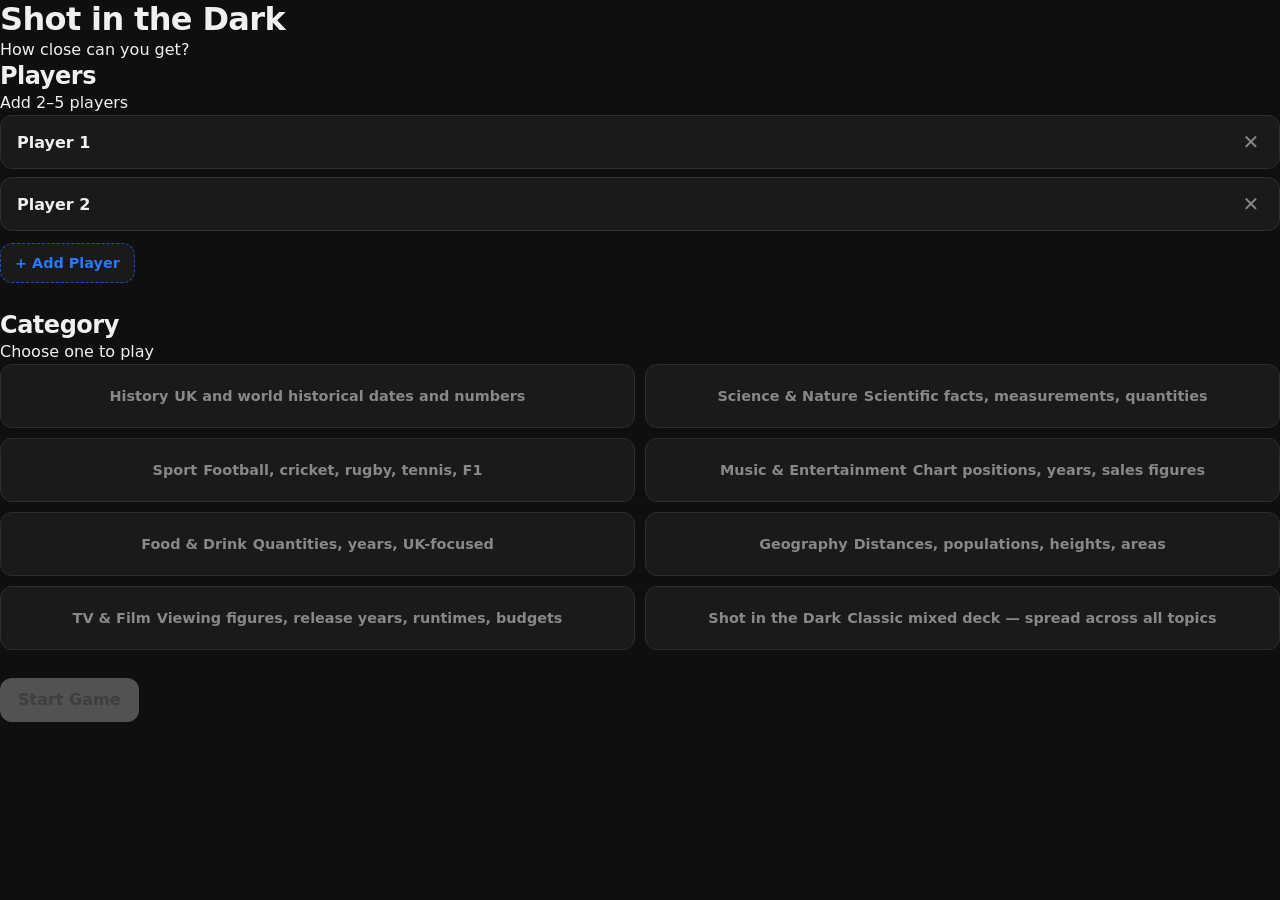
==== index.html @ 4a83808b "Initial build: Shot in the Dark game with 500 questions" ====
<!DOCTYPE html>
<html lang="en-GB">
<head>
  <meta charset="UTF-8">
  <meta name="viewport" content="width=device-width, initial-scale=1.0">
  <title>Shot in the Dark</title>
  <link rel="stylesheet" href="css/style.css">
</head>
<body>

  <header class="home-header">
    <h1 class="game-title">Shot in the Dark</h1>
    <p class="game-subtitle">How close can you get?</p>
  </header>

  <main class="home-main">

    <!-- Players section -->
    <section class="section">
      <h2 class="section-heading">Players</h2>
      <p class="section-hint">Add 2–5 players</p>
      <div id="player-list"></div>
      <button id="add-player-btn" type="button">+ Add Player</button>
    </section>

    <!-- Category section -->
    <section class="section">
      <h2 class="section-heading">Category</h2>
      <p class="section-hint">Choose one to play</p>
      <div id="category-grid">
        <button class="category-card" data-category="history" type="button">
          <span class="cat-name">History</span>
          <span class="cat-desc">UK and world historical dates and numbers</span>
        </button>
        <button class="category-card" data-category="science" type="button">
          <span class="cat-name">Science &amp; Nature</span>
          <span class="cat-desc">Scientific facts, measurements, quantities</span>
        </button>
        <button class="category-card" data-category="sport" type="button">
          <span class="cat-name">Sport</span>
          <span class="cat-desc">Football, cricket, rugby, tennis, F1</span>
        </button>
        <button class="category-card" data-category="music" type="button">
          <span class="cat-name">Music &amp; Entertainment</span>
          <span class="cat-desc">Chart positions, years, sales figures</span>
        </button>
        <button class="category-card" data-category="food" type="button">
          <span class="cat-name">Food &amp; Drink</span>
          <span class="cat-desc">Quantities, years, UK-focused</span>
        </button>
        <button class="category-card" data-category="geography" type="button">
          <span class="cat-name">Geography</span>
          <span class="cat-desc">Distances, populations, heights, areas</span>
        </button>
        <button class="category-card" data-category="tv-film" type="button">
          <span class="cat-name">TV &amp; Film</span>
          <span class="cat-desc">Viewing figures, release years, runtimes, budgets</span>
        </button>
        <button class="category-card" data-category="mixed" type="button">
          <span class="cat-name">Shot in the Dark</span>
          <span class="cat-desc">Classic mixed deck — spread across all topics</span>
        </button>
      </div>
    </section>

  </main>

  <footer class="home-footer">
    <button id="start-btn" type="button" disabled>Start Game</button>
  </footer>

  <script src="js/app.js"></script>
</body>
</html>
---- css/style.css ----
/* ============================================================
   Shot in the Dark — style.css
   Accent: electric blue #2979ff
   ============================================================ */

/* --- Reset & base ----------------------------------------- */

*, *::before, *::after {
  box-sizing: border-box;
  margin: 0;
  padding: 0;
}

:root {
  --bg:          #0f0f0f;
  --surface:     #1a1a1a;
  --surface-2:   #242424;
  --border:      #2e2e2e;
  --accent:      #2979ff;
  --accent-dim:  #1a4fbd;
  --accent-glow: rgba(41, 121, 255, 0.25);
  --text:        #f0f0f0;
  --text-muted:  #888;
  --danger:      #ff4444;
  --success:     #22c55e;
  --radius-sm:   8px;
  --radius-md:   12px;
  --radius-lg:   16px;
  --radius-pill: 999px;
  --font:        system-ui, -apple-system, 'Segoe UI', sans-serif;
}

html {
  font-size: 16px;
  -webkit-text-size-adjust: 100%;
}

body {
  background: var(--bg);
  color: var(--text);
  font-family: var(--font);
  line-height: 1.5;
  min-height: 100dvh;
  padding: 0 0 env(safe-area-inset-bottom);
}

h1, h2, h3 {
  line-height: 1.2;
  font-weight: 800;
  letter-spacing: -0.02em;
}

/* --- Layout wrapper --------------------------------------- */

.screen {
  max-width: 480px;
  margin: 0 auto;
  padding: 20px 16px 40px;
}

/* --- Typography ------------------------------------------- */

.page-title {
  font-size: 2rem;
  text-align: center;
  margin-bottom: 4px;
}

.page-subtitle {
  color: var(--text-muted);
  text-align: center;
  font-size: 0.9rem;
  margin-bottom: 28px;
}

.section-label {
  font-size: 0.75rem;
  font-weight: 700;
  letter-spacing: 0.1em;
  text-transform: uppercase;
  color: var(--text-muted);
  margin-bottom: 10px;
}

/* --- Buttons (base) --------------------------------------- */

button {
  display: inline-flex;
  align-items: center;
  justify-content: center;
  gap: 6px;
  border: none;
  cursor: pointer;
  font-family: var(--font);
  font-weight: 700;
  font-size: 1rem;
  border-radius: var(--radius-md);
  min-height: 44px;
  padding: 0 18px;
  transition: opacity 0.15s, background 0.15s, transform 0.1s;
  -webkit-tap-highlight-color: transparent;
  user-select: none;
}

button:active {
  transform: scale(0.96);
}

/* Primary — accent fill */
.btn-primary {
  background: var(--accent);
  color: #fff;
  width: 100%;
  font-size: 1.1rem;
  min-height: 52px;
  border-radius: var(--radius-lg);
  box-shadow: 0 0 16px var(--accent-glow);
}

.btn-primary:hover {
  background: #4a8fff;
}

.btn-primary:disabled {
  background: var(--surface-2);
  color: var(--text-muted);
  box-shadow: none;
  cursor: not-allowed;
}

.btn-primary:disabled:active {
  transform: none;
}

/* Secondary — outlined / ghost */
.btn-secondary {
  background: var(--surface-2);
  color: var(--text-muted);
  border: 1px solid var(--border);
}

.btn-secondary:hover {
  color: var(--text);
  border-color: #555;
}

/* Danger ghost */
.btn-danger {
  background: transparent;
  color: var(--text-muted);
  border: 1px solid var(--border);
  font-size: 1.1rem;
  min-width: 44px;
  padding: 0 10px;
}

.btn-danger:hover {
  color: var(--danger);
  border-color: var(--danger);
}

/* ============================================================
   HOME SCREEN
   ============================================================ */

/* --- Players section -------------------------------------- */

#player-list {
  display: flex;
  flex-direction: column;
  gap: 8px;
  margin-bottom: 12px;
}

.player-card {
  display: flex;
  align-items: center;
  gap: 8px;
  background: var(--surface);
  border: 1px solid var(--border);
  border-radius: var(--radius-md);
  padding: 8px 10px;
}

.player-name-input {
  flex: 1;
  background: transparent;
  border: none;
  outline: none;
  color: var(--text);
  font-family: var(--font);
  font-size: 1rem;
  font-weight: 600;
  min-height: 36px;
  padding: 4px 6px;
  border-radius: var(--radius-sm);
  caret-color: var(--accent);
}

.player-name-input::placeholder {
  color: var(--text-muted);
  font-weight: 400;
}

.player-name-input:focus {
  background: var(--surface-2);
}

.remove-player-btn {
  background: transparent;
  border: none;
  color: var(--text-muted);
  font-size: 1.25rem;
  min-height: 36px;
  min-width: 36px;
  border-radius: var(--radius-sm);
  padding: 0;
  line-height: 1;
}

.remove-player-btn:hover {
  color: var(--danger);
}

#add-player-btn {
  align-self: flex-start;
  background: var(--surface);
  color: var(--accent);
  border: 1px dashed var(--accent-dim);
  border-radius: var(--radius-md);
  font-size: 0.9rem;
  min-height: 40px;
  padding: 0 14px;
  margin-bottom: 28px;
}

#add-player-btn:hover {
  background: var(--accent-glow);
  border-style: solid;
}

/* --- Category grid ---------------------------------------- */

#category-grid {
  display: grid;
  grid-template-columns: 1fr 1fr;
  gap: 10px;
  margin-bottom: 28px;
}

.category-card {
  background: var(--surface);
  border: 1px solid var(--border);
  border-radius: var(--radius-md);
  padding: 14px 12px;
  cursor: pointer;
  text-align: center;
  transition: border-color 0.15s, background 0.15s, box-shadow 0.15s;
  -webkit-tap-highlight-color: transparent;
  user-select: none;
  min-height: 64px;
  display: flex;
  align-items: center;
  justify-content: center;
}

.category-card span {
  font-size: 0.9rem;
  font-weight: 700;
  color: var(--text-muted);
  line-height: 1.3;
}

.category-card:hover {
  border-color: #444;
  background: var(--surface-2);
}

.category-card:hover span {
  color: var(--text);
}

.category-card.active {
  border-color: var(--accent);
  background: rgba(41, 121, 255, 0.12);
  box-shadow: 0 0 0 1px var(--accent), 0 0 12px var(--accent-glow);
}

.category-card.active span {
  color: var(--text);
}

/* --- Start button ----------------------------------------- */

#start-btn {
  /* uses .btn-primary */
}

/* ============================================================
   GAME SCREEN
   ============================================================ */

/* --- Top bar ---------------------------------------------- */

#game-topbar {
  display: flex;
  align-items: center;
  justify-content: space-between;
  margin-bottom: 20px;
  gap: 12px;
}

#category-badge {
  background: var(--surface-2);
  border: 1px solid var(--border);
  border-radius: var(--radius-pill);
  padding: 5px 14px;
  font-size: 0.78rem;
  font-weight: 700;
  letter-spacing: 0.08em;
  text-transform: uppercase;
  color: var(--accent);
  white-space: nowrap;
}

#end-btn {
  background: transparent;
  color: var(--text-muted);
  border: 1px solid var(--border);
  font-size: 0.85rem;
  font-weight: 600;
  min-height: 36px;
  padding: 0 14px;
  border-radius: var(--radius-pill);
}

#end-btn:hover {
  color: var(--danger);
  border-color: var(--danger);
}

/* --- Question area ---------------------------------------- */

#question-counter {
  text-align: center;
  font-size: 0.8rem;
  color: var(--text-muted);
  font-weight: 600;
  letter-spacing: 0.06em;
  text-transform: uppercase;
  margin-bottom: 16px;
}

#question-text {
  font-size: 1.45rem;
  font-weight: 800;
  text-align: center;
  line-height: 1.3;
  margin-bottom: 28px;
  color: var(--text);
}

/* --- Reveal button & answer ------------------------------- */

#reveal-btn {
  /* uses .btn-primary */
  margin-bottom: 20px;
}

#answer-display {
  text-align: center;
  margin-bottom: 24px;
  padding: 20px 16px;
  background: var(--surface);
  border: 1px solid var(--accent);
  border-radius: var(--radius-lg);
  box-shadow: 0 0 20px var(--accent-glow);
}

#answer-display .answer-number {
  font-size: 3rem;
  font-weight: 900;
  color: var(--accent);
  letter-spacing: -0.03em;
  line-height: 1;
}

#answer-display .answer-unit {
  font-size: 1rem;
  color: var(--text-muted);
  margin-top: 4px;
}

/* --- Score cards ------------------------------------------ */

#player-scores {
  display: flex;
  flex-direction: column;
  gap: 8px;
  margin-bottom: 20px;
}

.score-card {
  display: flex;
  align-items: center;
  gap: 10px;
  background: var(--surface);
  border: 1px solid var(--border);
  border-radius: var(--radius-md);
  padding: 10px 12px;
  min-height: 56px;
}

.player-label {
  flex: 1;
  font-size: 0.95rem;
  font-weight: 700;
  color: var(--text);
  overflow: hidden;
  text-overflow: ellipsis;
  white-space: nowrap;
}

.score-value {
  font-size: 1.2rem;
  font-weight: 900;
  color: var(--text);
  min-width: 28px;
  text-align: center;
}

.score-minus,
.score-plus {
  min-width: 44px;
  min-height: 44px;
  border-radius: 50%;
  font-size: 1.3rem;
  font-weight: 700;
  padding: 0;
  line-height: 1;
}

.score-minus {
  background: var(--surface-2);
  color: var(--text-muted);
  border: 1px solid var(--border);
}

.score-minus:hover {
  color: var(--danger);
  border-color: var(--danger);
}

.score-plus {
  background: var(--accent);
  color: #fff;
  border: none;
  box-shadow: 0 0 8px var(--accent-glow);
}

.score-plus:hover {
  background: #4a8fff;
}

/* --- Next button ------------------------------------------ */

#next-btn {
  /* uses .btn-primary */
}

/* ============================================================
   END SCREEN / RESULTS
   ============================================================ */

#end-screen {
  padding: 20px 16px;
}

.results-list {
  display: flex;
  flex-direction: column;
  gap: 10px;
  margin-bottom: 28px;
}

.result-card {
  display: flex;
  align-items: center;
  gap: 12px;
  background: var(--surface);
  border: 1px solid var(--border);
  border-radius: var(--radius-md);
  padding: 12px 14px;
}

.result-rank {
  font-size: 1.1rem;
  font-weight: 900;
  color: var(--text-muted);
  min-width: 28px;
}

.result-card.winner {
  border-color: var(--accent);
  background: rgba(41, 121, 255, 0.1);
  box-shadow: 0 0 14px var(--accent-glow);
}

.result-card.winner .result-rank {
  color: var(--accent);
}

.result-name {
  flex: 1;
  font-size: 1rem;
  font-weight: 700;
}

.result-score {
  font-size: 1.3rem;
  font-weight: 900;
  color: var(--text);
}

.result-card.winner .result-score {
  color: var(--accent);
}

.end-actions {
  display: flex;
  flex-direction: column;
  gap: 10px;
}

/* ============================================================
   UTILITY / STATE HELPERS
   ============================================================ */

.hidden {
  display: none !important;
}

.text-muted {
  color: var(--text-muted);
}

/* ============================================================
   DESKTOP BUMP
   ============================================================ */

@media (min-width: 520px) {
  .screen {
    padding: 32px 24px 48px;
  }

  .page-title {
    font-size: 2.4rem;
  }

  #question-text {
    font-size: 1.65rem;
  }

  #answer-display .answer-number {
    font-size: 3.6rem;
  }
}
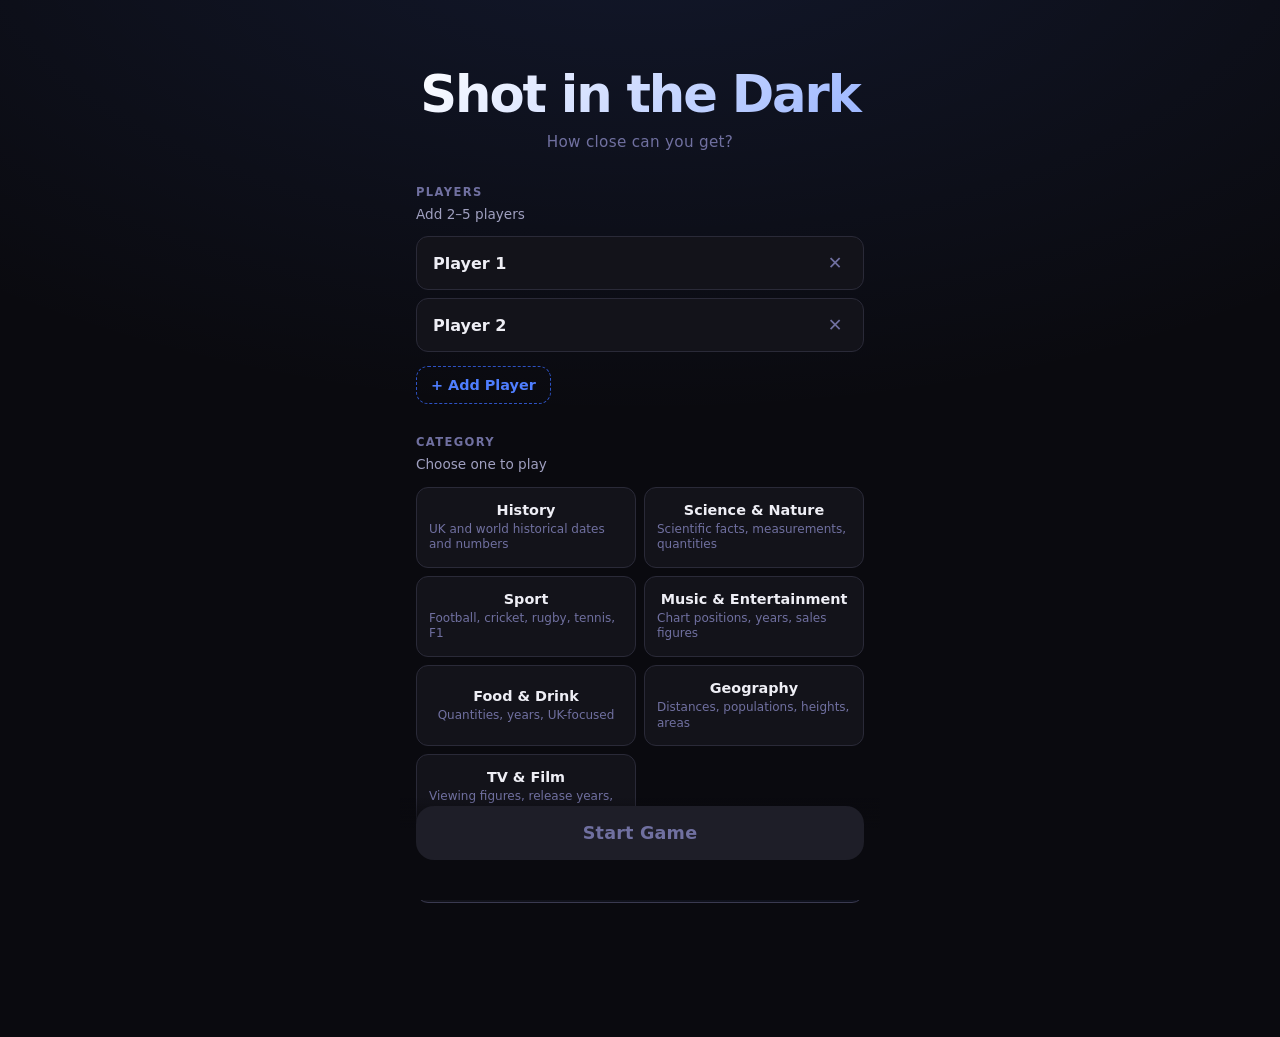
==== commit 891353bb: "Add 500 mixed questions, UI improvements, offline service worker" ====
--- a/index.html
+++ b/index.html
@@ -70,5 +70,8 @@
   </footer>
 
   <script src="js/app.js"></script>
+  <script>
+    if ('serviceWorker' in navigator) navigator.serviceWorker.register('./sw.js');
+  </script>
 </body>
 </html>
--- a/css/style.css
+++ b/css/style.css
@@ -1,6 +1,5 @@
 /* ============================================================
    Shot in the Dark — style.css
-   Accent: electric blue #2979ff
    ============================================================ */
 
 /* --- Reset & base ----------------------------------------- */
@@ -12,20 +11,23 @@
 }
 
 :root {
-  --bg:          #0f0f0f;
-  --surface:     #1a1a1a;
-  --surface-2:   #242424;
-  --border:      #2e2e2e;
-  --accent:      #2979ff;
-  --accent-dim:  #1a4fbd;
-  --accent-glow: rgba(41, 121, 255, 0.25);
-  --text:        #f0f0f0;
-  --text-muted:  #888;
-  --danger:      #ff4444;
-  --success:     #22c55e;
+  --bg:          #0a0a0f;
+  --surface:     #13131a;
+  --surface-2:   #1e1e28;
+  --border:      #2a2a38;
+  --border-mid:  #3a3a50;
+  --accent:      #4f7eff;
+  --accent-dim:  #2d52c4;
+  --accent-glow: rgba(79, 126, 255, 0.22);
+  --accent-glow-strong: rgba(79, 126, 255, 0.4);
+  --text:        #eeeef5;
+  --text-muted:  #7070a0;
+  --text-soft:   #a0a0c0;
+  --danger:      #ff5555;
+  --gold:        #f5c542;
   --radius-sm:   8px;
   --radius-md:   12px;
-  --radius-lg:   16px;
+  --radius-lg:   18px;
   --radius-pill: 999px;
   --font:        system-ui, -apple-system, 'Segoe UI', sans-serif;
 }
@@ -41,7 +43,7 @@
   font-family: var(--font);
   line-height: 1.5;
   min-height: 100dvh;
-  padding: 0 0 env(safe-area-inset-bottom);
+  background-image: radial-gradient(ellipse 80% 50% at 50% -10%, rgba(79, 126, 255, 0.12), transparent);
 }
 
 h1, h2, h3 {
@@ -50,36 +52,10 @@
   letter-spacing: -0.02em;
 }
 
-/* --- Layout wrapper --------------------------------------- */
-
-.screen {
-  max-width: 480px;
-  margin: 0 auto;
-  padding: 20px 16px 40px;
-}
-
-/* --- Typography ------------------------------------------- */
-
-.page-title {
-  font-size: 2rem;
-  text-align: center;
-  margin-bottom: 4px;
-}
-
-.page-subtitle {
-  color: var(--text-muted);
-  text-align: center;
-  font-size: 0.9rem;
-  margin-bottom: 28px;
-}
-
-.section-label {
-  font-size: 0.75rem;
-  font-weight: 700;
-  letter-spacing: 0.1em;
-  text-transform: uppercase;
-  color: var(--text-muted);
-  margin-bottom: 10px;
+/* --- Utility ---------------------------------------------- */
+
+.hidden {
+  display: none !important;
 }
 
 /* --- Buttons (base) --------------------------------------- */
@@ -97,7 +73,7 @@
   border-radius: var(--radius-md);
   min-height: 44px;
   padding: 0 18px;
-  transition: opacity 0.15s, background 0.15s, transform 0.1s;
+  transition: background 0.15s, border-color 0.15s, box-shadow 0.15s, transform 0.1s, opacity 0.15s;
   -webkit-tap-highlight-color: transparent;
   user-select: none;
 }
@@ -112,13 +88,15 @@
   color: #fff;
   width: 100%;
   font-size: 1.1rem;
-  min-height: 52px;
+  min-height: 54px;
   border-radius: var(--radius-lg);
-  box-shadow: 0 0 16px var(--accent-glow);
+  box-shadow: 0 4px 24px var(--accent-glow-strong);
+  letter-spacing: 0.01em;
 }
 
 .btn-primary:hover {
-  background: #4a8fff;
+  background: #6a94ff;
+  box-shadow: 0 4px 32px var(--accent-glow-strong);
 }
 
 .btn-primary:disabled {
@@ -130,46 +108,67 @@
 
 .btn-primary:disabled:active {
   transform: none;
-}
-
-/* Secondary — outlined / ghost */
-.btn-secondary {
-  background: var(--surface-2);
-  color: var(--text-muted);
-  border: 1px solid var(--border);
-}
-
-.btn-secondary:hover {
-  color: var(--text);
-  border-color: #555;
-}
-
-/* Danger ghost */
-.btn-danger {
-  background: transparent;
-  color: var(--text-muted);
-  border: 1px solid var(--border);
-  font-size: 1.1rem;
-  min-width: 44px;
-  padding: 0 10px;
-}
-
-.btn-danger:hover {
-  color: var(--danger);
-  border-color: var(--danger);
 }
 
 /* ============================================================
    HOME SCREEN
    ============================================================ */
 
+.home-header {
+  text-align: center;
+  padding: 48px 20px 32px;
+  position: relative;
+}
+
+.game-title {
+  font-size: 2.6rem;
+  font-weight: 900;
+  letter-spacing: -0.04em;
+  background: linear-gradient(135deg, #fff 30%, var(--accent) 100%);
+  -webkit-background-clip: text;
+  -webkit-text-fill-color: transparent;
+  background-clip: text;
+  margin-bottom: 6px;
+}
+
+.game-subtitle {
+  color: var(--text-muted);
+  font-size: 0.95rem;
+  letter-spacing: 0.02em;
+}
+
+.home-main {
+  max-width: 480px;
+  margin: 0 auto;
+  padding: 0 16px;
+}
+
+.section {
+  margin-bottom: 32px;
+}
+
+.section-heading {
+  font-size: 0.72rem;
+  font-weight: 700;
+  letter-spacing: 0.12em;
+  text-transform: uppercase;
+  color: var(--text-muted);
+  margin-bottom: 4px;
+}
+
+.section-hint {
+  font-size: 0.85rem;
+  color: var(--text-soft);
+  margin-bottom: 12px;
+}
+
 /* --- Players section -------------------------------------- */
 
 #player-list {
   display: flex;
   flex-direction: column;
   gap: 8px;
-  margin-bottom: 12px;
+  margin-bottom: 10px;
 }
 
 .player-card {
@@ -180,6 +179,11 @@
   border: 1px solid var(--border);
   border-radius: var(--radius-md);
   padding: 8px 10px;
+  transition: border-color 0.15s;
+}
+
+.player-card:focus-within {
+  border-color: var(--border-mid);
 }
 
 .player-name-input {
@@ -202,15 +206,11 @@
   font-weight: 400;
 }
 
-.player-name-input:focus {
-  background: var(--surface-2);
-}
-
 .remove-player-btn {
   background: transparent;
   border: none;
   color: var(--text-muted);
-  font-size: 1.25rem;
+  font-size: 1.1rem;
   min-height: 36px;
   min-width: 36px;
   border-radius: var(--radius-sm);
@@ -224,18 +224,18 @@
 
 #add-player-btn {
   align-self: flex-start;
-  background: var(--surface);
+  background: transparent;
   color: var(--accent);
   border: 1px dashed var(--accent-dim);
   border-radius: var(--radius-md);
   font-size: 0.9rem;
-  min-height: 40px;
+  min-height: 38px;
   padding: 0 14px;
-  margin-bottom: 28px;
+  margin-top: 4px;
 }
 
 #add-player-btn:hover {
-  background: var(--accent-glow);
+  background: rgba(79, 126, 255, 0.08);
   border-style: solid;
 }
 
@@ -244,8 +244,8 @@
 #category-grid {
   display: grid;
   grid-template-columns: 1fr 1fr;
-  gap: 10px;
-  margin-bottom: 28px;
+  gap: 8px;
+  margin-bottom: 8px;
 }
 
 .category-card {
@@ -254,70 +254,145 @@
   border-radius: var(--radius-md);
   padding: 14px 12px;
   cursor: pointer;
-  text-align: center;
+  text-align: left;
   transition: border-color 0.15s, background 0.15s, box-shadow 0.15s;
   -webkit-tap-highlight-color: transparent;
   user-select: none;
-  min-height: 64px;
-  display: flex;
-  align-items: center;
-  justify-content: center;
-}
-
-.category-card span {
-  font-size: 0.9rem;
-  font-weight: 700;
-  color: var(--text-muted);
-  line-height: 1.3;
+  min-height: 72px;
+  display: flex;
+  flex-direction: column;
+  gap: 4px;
 }
 
 .category-card:hover {
-  border-color: #444;
+  border-color: var(--border-mid);
   background: var(--surface-2);
-}
-
-.category-card:hover span {
-  color: var(--text);
 }
 
 .category-card.active {
   border-color: var(--accent);
-  background: rgba(41, 121, 255, 0.12);
-  box-shadow: 0 0 0 1px var(--accent), 0 0 12px var(--accent-glow);
-}
-
-.category-card.active span {
-  color: var(--text);
-}
-
-/* --- Start button ----------------------------------------- */
+  background: rgba(79, 126, 255, 0.1);
+  box-shadow: 0 0 0 1px var(--accent), 0 0 16px var(--accent-glow);
+}
+
+/* Mixed card spans full width and looks special */
+.category-card[data-category="mixed"] {
+  grid-column: 1 / -1;
+  flex-direction: row;
+  align-items: center;
+  min-height: 60px;
+  background: linear-gradient(135deg, var(--surface) 0%, rgba(79, 126, 255, 0.06) 100%);
+  border-color: var(--border-mid);
+  gap: 12px;
+}
+
+.category-card[data-category="mixed"]:hover {
+  border-color: var(--accent-dim);
+}
+
+.category-card[data-category="mixed"].active {
+  border-color: var(--accent);
+  background: rgba(79, 126, 255, 0.12);
+  box-shadow: 0 0 0 1px var(--accent), 0 0 20px var(--accent-glow);
+}
+
+.category-card[data-category="mixed"] .cat-desc {
+  flex: 1;
+}
+
+.cat-name {
+  font-size: 0.9rem;
+  font-weight: 700;
+  color: var(--text);
+  display: block;
+}
+
+.cat-desc {
+  font-size: 0.75rem;
+  color: var(--text-muted);
+  font-weight: 400;
+  line-height: 1.3;
+  display: block;
+}
+
+.category-card.active .cat-name {
+  color: var(--text);
+}
+
+.category-card.active .cat-desc {
+  color: var(--text-soft);
+}
+
+/* --- Footer / Start button -------------------------------- */
+
+.home-footer {
+  max-width: 480px;
+  margin: 0 auto;
+  padding: 8px 16px 40px;
+  position: sticky;
+  bottom: 0;
+  background: linear-gradient(to top, var(--bg) 70%, transparent);
+}
 
 #start-btn {
-  /* uses .btn-primary */
+  background: var(--accent);
+  color: #fff;
+  width: 100%;
+  font-size: 1.1rem;
+  min-height: 54px;
+  border-radius: var(--radius-lg);
+  box-shadow: 0 4px 24px var(--accent-glow-strong);
+  letter-spacing: 0.01em;
+}
+
+#start-btn:hover:not(:disabled) {
+  background: #6a94ff;
+  box-shadow: 0 4px 32px var(--accent-glow-strong);
+}
+
+#start-btn:disabled {
+  background: var(--surface-2);
+  color: var(--text-muted);
+  box-shadow: none;
+  cursor: not-allowed;
+}
+
+#start-btn:disabled:active {
+  transform: none;
 }
 
 /* ============================================================
    GAME SCREEN
    ============================================================ */
 
+#game-screen {
+  display: flex;
+  flex-direction: column;
+  min-height: 100dvh;
+}
+
 /* --- Top bar ---------------------------------------------- */
 
 #game-topbar {
   display: flex;
   align-items: center;
   justify-content: space-between;
-  margin-bottom: 20px;
-  gap: 12px;
+  padding: 14px 16px 12px;
+  border-bottom: 1px solid var(--border);
+  background: var(--bg);
+  position: sticky;
+  top: 0;
+  z-index: 10;
 }
 
 #category-badge {
-  background: var(--surface-2);
-  border: 1px solid var(--border);
+  background: rgba(79, 126, 255, 0.12);
+  border: 1px solid var(--accent-dim);
   border-radius: var(--radius-pill);
   padding: 5px 14px;
-  font-size: 0.78rem;
-  font-weight: 700;
-  letter-spacing: 0.08em;
+  font-size: 0.75rem;
+  font-weight: 700;
+  letter-spacing: 0.1em;
   text-transform: uppercase;
   color: var(--accent);
   white-space: nowrap;
@@ -327,10 +402,10 @@
   background: transparent;
   color: var(--text-muted);
   border: 1px solid var(--border);
-  font-size: 0.85rem;
+  font-size: 0.8rem;
   font-weight: 600;
-  min-height: 36px;
-  padding: 0 14px;
+  min-height: 34px;
+  padding: 0 12px;
   border-radius: var(--radius-pill);
 }
 
@@ -341,63 +416,100 @@
 
 /* --- Question area ---------------------------------------- */
 
+.game-main {
+  flex: 1;
+  max-width: 480px;
+  margin: 0 auto;
+  width: 100%;
+  padding: 24px 16px 40px;
+  display: flex;
+  flex-direction: column;
+  gap: 20px;
+}
+
+.question-section {
+  display: flex;
+  flex-direction: column;
+  gap: 12px;
+}
+
 #question-counter {
   text-align: center;
-  font-size: 0.8rem;
-  color: var(--text-muted);
-  font-weight: 600;
-  letter-spacing: 0.06em;
+  font-size: 0.75rem;
+  color: var(--text-muted);
+  font-weight: 700;
+  letter-spacing: 0.1em;
   text-transform: uppercase;
-  margin-bottom: 16px;
 }
 
 #question-text {
-  font-size: 1.45rem;
+  font-size: 1.5rem;
   font-weight: 800;
   text-align: center;
   line-height: 1.3;
-  margin-bottom: 28px;
-  color: var(--text);
+  color: var(--text);
+  background: var(--surface);
+  border: 1px solid var(--border);
+  border-radius: var(--radius-lg);
+  padding: 24px 20px;
 }
 
 /* --- Reveal button & answer ------------------------------- */
 
+.reveal-area {
+  display: flex;
+  flex-direction: column;
+  gap: 12px;
+}
+
 #reveal-btn {
-  /* uses .btn-primary */
-  margin-bottom: 20px;
+  background: var(--accent);
+  color: #fff;
+  width: 100%;
+  font-size: 1.1rem;
+  min-height: 54px;
+  border-radius: var(--radius-lg);
+  box-shadow: 0 4px 24px var(--accent-glow-strong);
+}
+
+#reveal-btn:hover {
+  background: #6a94ff;
 }
 
 #answer-display {
   text-align: center;
-  margin-bottom: 24px;
-  padding: 20px 16px;
+  padding: 24px 20px;
   background: var(--surface);
   border: 1px solid var(--accent);
   border-radius: var(--radius-lg);
-  box-shadow: 0 0 20px var(--accent-glow);
-}
-
-#answer-display .answer-number {
-  font-size: 3rem;
+  box-shadow: 0 0 32px var(--accent-glow);
+  font-size: 2.6rem;
   font-weight: 900;
   color: var(--accent);
   letter-spacing: -0.03em;
   line-height: 1;
 }
 
-#answer-display .answer-unit {
-  font-size: 1rem;
-  color: var(--text-muted);
-  margin-top: 4px;
-}
-
 /* --- Score cards ------------------------------------------ */
 
+.scores-section {
+  display: flex;
+  flex-direction: column;
+  gap: 10px;
+}
+
+.scores-heading {
+  font-size: 0.72rem;
+  font-weight: 700;
+  letter-spacing: 0.12em;
+  text-transform: uppercase;
+  color: var(--text-muted);
+}
+
 #player-scores {
   display: flex;
   flex-direction: column;
   gap: 8px;
-  margin-bottom: 20px;
 }
 
 .score-card {
@@ -409,11 +521,12 @@
   border-radius: var(--radius-md);
   padding: 10px 12px;
   min-height: 56px;
+  transition: border-color 0.15s;
 }
 
 .player-label {
   flex: 1;
-  font-size: 0.95rem;
+  font-size: 1rem;
   font-weight: 700;
   color: var(--text);
   overflow: hidden;
@@ -422,10 +535,10 @@
 }
 
 .score-value {
-  font-size: 1.2rem;
+  font-size: 1.3rem;
   font-weight: 900;
   color: var(--text);
-  min-width: 28px;
+  min-width: 32px;
   text-align: center;
 }
 
@@ -434,7 +547,7 @@
   min-width: 44px;
   min-height: 44px;
   border-radius: 50%;
-  font-size: 1.3rem;
+  font-size: 1.4rem;
   font-weight: 700;
   padding: 0;
   line-height: 1;
@@ -455,32 +568,60 @@
   background: var(--accent);
   color: #fff;
   border: none;
-  box-shadow: 0 0 8px var(--accent-glow);
+  box-shadow: 0 2px 10px var(--accent-glow);
 }
 
 .score-plus:hover {
-  background: #4a8fff;
+  background: #6a94ff;
 }
 
 /* --- Next button ------------------------------------------ */
 
+.next-area {
+  padding-bottom: 8px;
+}
+
 #next-btn {
-  /* uses .btn-primary */
+  background: var(--surface-2);
+  color: var(--text);
+  border: 1px solid var(--border-mid);
+  width: 100%;
+  font-size: 1rem;
+  min-height: 50px;
+  border-radius: var(--radius-lg);
+}
+
+#next-btn:hover {
+  border-color: var(--accent);
+  color: var(--accent);
 }
 
 /* ============================================================
-   END SCREEN / RESULTS
+   END SCREEN
    ============================================================ */
 
 #end-screen {
-  padding: 20px 16px;
+  max-width: 480px;
+  margin: 0 auto;
+  width: 100%;
+  padding: 40px 16px;
+}
+
+#end-screen h2 {
+  font-size: 2rem;
+  text-align: center;
+  margin-bottom: 8px;
+  background: linear-gradient(135deg, #fff 30%, var(--accent) 100%);
+  -webkit-background-clip: text;
+  -webkit-text-fill-color: transparent;
+  background-clip: text;
 }
 
 .results-list {
   display: flex;
   flex-direction: column;
-  gap: 10px;
-  margin-bottom: 28px;
+  gap: 8px;
+  margin: 24px 0;
 }
 
 .result-card {
@@ -490,24 +631,24 @@
   background: var(--surface);
   border: 1px solid var(--border);
   border-radius: var(--radius-md);
-  padding: 12px 14px;
+  padding: 14px 16px;
 }
 
 .result-rank {
-  font-size: 1.1rem;
+  font-size: 1rem;
   font-weight: 900;
   color: var(--text-muted);
-  min-width: 28px;
+  min-width: 24px;
 }
 
 .result-card.winner {
   border-color: var(--accent);
-  background: rgba(41, 121, 255, 0.1);
-  box-shadow: 0 0 14px var(--accent-glow);
+  background: rgba(79, 126, 255, 0.1);
+  box-shadow: 0 0 20px var(--accent-glow);
 }
 
 .result-card.winner .result-rank {
-  color: var(--accent);
+  color: var(--gold);
 }
 
 .result-name {
@@ -519,7 +660,7 @@
 .result-score {
   font-size: 1.3rem;
   font-weight: 900;
-  color: var(--text);
+  color: var(--text-muted);
 }
 
 .result-card.winner .result-score {
@@ -532,36 +673,53 @@
   gap: 10px;
 }
 
+#play-again-btn {
+  background: var(--accent);
+  color: #fff;
+  width: 100%;
+  font-size: 1.1rem;
+  min-height: 54px;
+  border-radius: var(--radius-lg);
+  box-shadow: 0 4px 24px var(--accent-glow-strong);
+}
+
+#play-again-btn:hover {
+  background: #6a94ff;
+}
+
+#home-btn {
+  background: var(--surface-2);
+  color: var(--text-soft);
+  border: 1px solid var(--border);
+  width: 100%;
+  min-height: 48px;
+  border-radius: var(--radius-lg);
+}
+
+#home-btn:hover {
+  border-color: var(--border-mid);
+  color: var(--text);
+}
+
 /* ============================================================
-   UTILITY / STATE HELPERS
+   RESPONSIVE
    ============================================================ */
 
-.hidden {
-  display: none !important;
-}
-
-.text-muted {
-  color: var(--text-muted);
-}
-
-/* ============================================================
-   DESKTOP BUMP
-   ============================================================ */
-
 @media (min-width: 520px) {
-  .screen {
-    padding: 32px 24px 48px;
+  .home-header {
+    padding-top: 64px;
   }
 
-  .page-title {
-    font-size: 2.4rem;
+  .game-title {
+    font-size: 3.2rem;
   }
 
   #question-text {
-    font-size: 1.65rem;
+    font-size: 1.75rem;
+    padding: 28px 24px;
   }
 
-  #answer-display .answer-number {
-    font-size: 3.6rem;
+  #answer-display {
+    font-size: 3.2rem;
   }
 }
